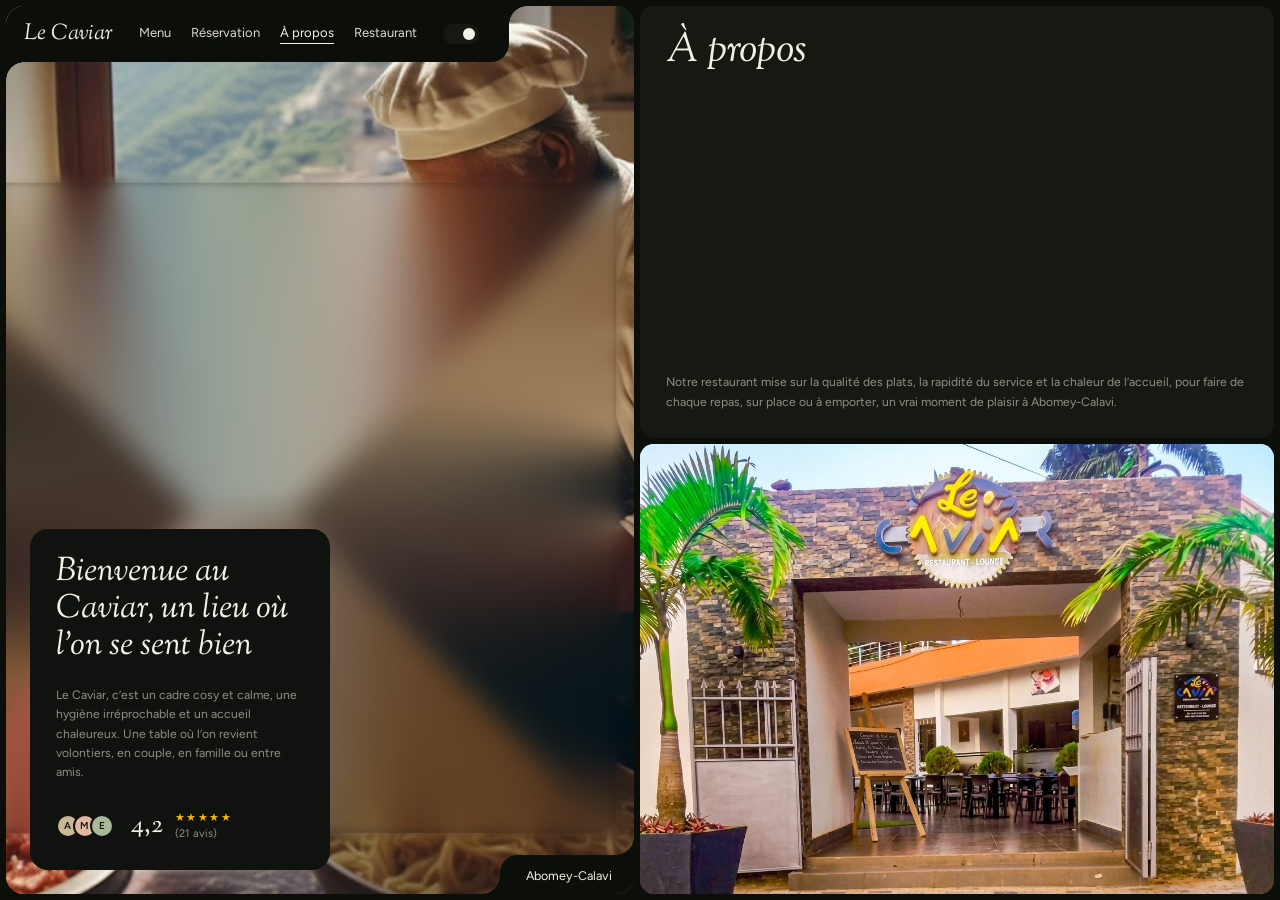
==== about.html @ 52a5b6ac "premier commit" ====
<!DOCTYPE html>
<html lang="fr" data-theme="dark">
<head><meta charset="UTF-8"><meta name="viewport" content="width=device-width, initial-scale=1">
<title>À propos — Le Caviar</title>
<meta name="description" content="Restaurant Le Caviar à Abomey-Calavi : cadre cosy, accueil chaleureux, repas sur place et vente à emporter.">
<link rel="preconnect" href="https://fonts.googleapis.com"><link rel="preconnect" href="https://fonts.gstatic.com" crossorigin>
<link href="https://fonts.googleapis.com/css2?family=Figtree:wght@400;500;600&family=Sorts+Mill+Goudy:ital@0;1&display=swap" rel="stylesheet">
<link rel="stylesheet" href="style.css"></head>
<body><main class="frame about">
<section class="hero" style="--img:url(images/hero-about.jpg)">
<header class="nav"><a class="logo" href="index.html">Le Caviar</a><nav><a href="menu.html">Menu</a><a href="reservation.html">Réservation</a><a href="about.html" class=on>À propos</a><a href="restaurant.html">Restaurant</a></nav><button class="toggle" id="theme" aria-label="Changer de thème"><i></i></button><button class="burger" aria-label="Menu">☰</button></header>
<article class="quote"><h2 id="qt">Bienvenue au Caviar, un lieu où l’on se sent bien</h2><p id="qp">Le Caviar, c’est un cadre cosy et calme, une hygiène irréprochable et un accueil chaleureux. Une table où l’on revient volontiers, en couple, en famille ou entre amis.</p><div class="rating"><span class="avatars"><b>A</b><b>M</b><b>E</b></span><strong class="note">4,7</strong><span><span class="stars">★★★★★</span><small>(21 avis)</small></span></div></article><div class="tag br">Abomey-Calavi</div></section>
<aside class="panel"><div class="scroll"><section class="card pad split about-top"><h1>À propos</h1><p class="lead">Notre restaurant mise sur la qualité des plats, la rapidité du service et la chaleur de l’accueil, pour faire de chaque repas, sur place ou à emporter, un vrai moment de plaisir à Abomey-Calavi.</p></section><div class="imgc owners" style="--img:url(images/about-owners.jpg)"></div><div class="soc"><a class="card" href="#">X / Twitter <svg viewBox="0 0 24 24" fill="currentColor"><path d="M17.8 3h3.1l-6.8 7.7L22 21h-6.2l-4.9-6.4L5.300 21H2.200l7.300-8.300L2 3h6.400l4.400 5.800L17.800 3zm-1.100 16.200h1.700L7.300 4.700H5.500l11.200 14.500z"/></svg></a><a class="card" href="#">Instagram <svg viewBox="0 0 24 24" fill="none" stroke="currentColor" stroke-width="2"><rect x="4" y="4" width="16" height="16" rx="5"/><circle cx="12" cy="12" r="3.5"/><circle cx="17" cy="7" r=".6" fill="currentColor"/></svg></a></div><footer class="card foot"><div><h3>Menu</h3><a href="index.html">Accueil</a><a href="menu.html">Menu</a><a href="about.html">À propos</a><a href="restaurant.html">Restaurant</a><a href="reservation.html">Réservation</a></div><div><h3>Utilitaire</h3><a href="404.html">404</a><a href="tel:+2290191114848">Contact</a></div><p>© <a class="u" href="index.html">Le Caviar</a>, Abomey-Calavi</p></footer></div></aside></main>
<script src="script.js"></script></body></html>
---- style.css ----
:root{--f:18px;--rc:14px;--bg:#fffdf4;--card:#f3efe4;--field:#fffdf4;--ink:#12140f;--mute:#8a877d;--btn:#12140f;--btnt:#fffdf4;--q:#fffdf4;--qt:#12140f}
[data-theme=dark]{--bg:#0c0e0a;--card:#161912;--field:#1e2218;--ink:#f3f0e4;--mute:#8e9086;--btn:#f3f0e4;--btnt:#12140f;--q:#0f120e;--qt:#f3f0e4}
*{box-sizing:border-box;margin:0}
html,body{height:100%}
body{font-family:Figtree,sans-serif;font-size:14px;background:var(--bg);color:var(--ink);overflow:hidden;transition:background .3s,color .3s}
a{color:inherit;text-decoration:none}
h1,h2,h3,.logo,label{font-family:'Sorts Mill Goudy',serif;font-weight:400;font-style:italic}
.frame{height:100dvh;display:grid;grid-template-columns:minmax(0,1fr) var(--col);gap:6px;padding:6px;background:var(--bg)}
.home,.restaurant{--col:clamp(290px,21vw,400px)}.reservation{--col:clamp(340px,29vw,520px)}.menu{--col:clamp(380px,42vw,700px)}.about{--col:50%}
.hero{position:relative;border-radius:var(--f);overflow:hidden;background:var(--img) center/cover,linear-gradient(135deg,#3b2a1b,#12100c)}
.nav{position:absolute;top:0;left:0;z-index:6;display:flex;align-items:center;gap:26px;padding:12px 30px 12px 18px;background:var(--bg);border-radius:0 0 var(--f) 0;font-size:13px;transition:background .3s}
.nav nav{display:flex;gap:20px}.nav nav a{opacity:.9}.nav nav a.on{opacity:1;text-decoration:underline;text-underline-offset:5px}
.logo{font-size:22px;opacity:1}
.nav:before,.nav:after,.tl:before,.tl:after{content:"";position:absolute;width:var(--f);height:var(--f);background:radial-gradient(circle at 100% 100%,transparent calc(var(--f) - .5px),var(--bg) var(--f));pointer-events:none}
.nav:before,.tl:before{left:0;top:100%}.nav:after,.tl:after{left:100%;top:0}
.toggle{width:36px;height:20px;border-radius:10px;border:0;background:var(--card);display:flex;align-items:center;padding:4px;cursor:pointer}
.toggle i{width:12px;height:12px;border-radius:50%;background:var(--ink);transition:transform .25s}
[data-theme=dark] .toggle i{transform:translateX(16px)}
.burger{display:none;background:none;border:0;color:inherit;font-size:20px;cursor:pointer}
.tag{position:absolute;z-index:6;background:var(--bg);font-size:12.5px;padding:10px 18px;transition:background .3s}
.tag.br{right:0;bottom:0;border-radius:var(--f) 0 0 0;padding:13px 22px 11px 26px}
.tag.br:before,.tag.br:after{content:"";position:absolute;width:var(--f);height:var(--f);background:radial-gradient(circle at 0 0,transparent calc(var(--f) - .5px),var(--bg) var(--f))}
.tag.br:before{right:100%;bottom:0}.tag.br:after{right:0;bottom:100%}
.tag.tl{left:0;top:0;border-radius:0 0 var(--f) 0}
.arrow{position:absolute;top:calc(50% - 15px);z-index:5;width:30px;height:30px;border-radius:8px;border:0;background:rgba(14,16,12,.6);color:#fff;cursor:pointer}
.arrow.prev{left:20px}.arrow.next{right:20px}
.quote{position:absolute;left:24px;bottom:24px;width:clamp(300px,34%,470px);z-index:5;background:var(--q);color:var(--qt);border-radius:var(--f);padding:clamp(20px,2vw,32px);transition:background .3s}
.quote h2{font-size:clamp(26px,2.6vw,44px);line-height:1.1;margin-bottom:clamp(12px,1.6vw,24px)}
.quote p{font-size:clamp(12px,.95vw,14px);line-height:1.6;color:var(--mute);margin-bottom:clamp(16px,2vw,28px)}
.rating{display:flex;align-items:center;gap:10px}
.avatars{display:flex;padding-right:6px}.avatars b{width:24px;height:24px;border-radius:50%;background:#c9b896;border:2px solid var(--q);margin-right:-7px;font:600 10px Figtree;display:grid;place-items:center;color:#12140f}.avatars b:nth-child(2){background:#e0b9a0}.avatars b:nth-child(3){background:#a9b79a}
.note{font:400 26px 'Sorts Mill Goudy',serif;font-style:normal;margin:0 2px 0 8px}
.stars{display:block;color:#f5b800;font-size:11px;letter-spacing:1.5px}.rating small{color:var(--mute);font-size:11px}
.panel{display:flex;flex-direction:column;gap:6px;min-height:0;min-width:0}
.card{background:var(--card);border-radius:var(--rc);transition:background .3s}
.pad{padding:clamp(20px,2vw,30px)}
.card h1{font-size:clamp(32px,3.2vw,52px);line-height:1}
.card>p,.lead{color:var(--mute);line-height:1.65;font-size:clamp(12px,.95vw,14px)}
.split{display:flex;flex-direction:column;justify-content:space-between;gap:20px}
.head{flex:1}
form{display:grid;gap:14px}label{display:grid;gap:7px;font-size:13px}
input,select{font:12.5px Figtree,sans-serif;width:100%;border:0;border-radius:6px;background:var(--field);color:var(--ink);padding:12px;outline:1px solid transparent;color-scheme:inherit}
[data-theme=dark] input{color-scheme:dark}
input:focus,select:focus{outline-color:var(--ink)}
.row{display:grid;gap:12px}.r2{grid-template-columns:1fr 1fr}.r3{grid-template-columns:1fr 1fr 1fr}
.btn{border:0;border-radius:6px;background:var(--btn);color:var(--btnt);padding:13px;font:500 12.5px Figtree;cursor:pointer}
.msg{font-size:12px;color:var(--mute);min-height:16px}
.mhead{flex:0 0 clamp(150px,24vh,230px)}
.sel{position:relative;flex:none}.sel select{background:transparent;appearance:none;padding:15px 24px;cursor:pointer;font-size:13px;color:var(--ink)}.sel select option{background:var(--card)}.sel span{position:absolute;right:24px;top:14px;pointer-events:none}
.scroll{flex:1;min-height:0;overflow:auto;display:flex;flex-direction:column;gap:6px;scrollbar-width:none}.scroll::-webkit-scrollbar{display:none}
.dish{display:grid;grid-template-columns:104px 1fr auto;gap:clamp(14px,1.8vw,26px);align-items:center;padding:4px 26px 4px 4px;flex:none}
.dish img{width:104px;height:70px;object-fit:cover;border-radius:8px;display:block}
.dish h3{font-size:clamp(15px,1.25vw,18px);margin-bottom:4px}.dish p{font-size:11.5px;color:var(--mute);line-height:1.5}
.price{font:16px 'Sorts Mill Goudy',serif;white-space:nowrap}
.soc{display:grid;grid-template-columns:1fr 1fr;gap:6px;flex:none}.soc a{display:flex;justify-content:space-between;align-items:center;padding:18px 20px;font-size:12.5px}.soc svg{width:15px;height:15px;opacity:.8}
.foot{display:grid;grid-template-columns:1fr 1fr;gap:24px;padding:36px 40px;flex:none}.foot h3{font-size:20px;margin-bottom:18px}.foot a{display:block;margin-bottom:12px;color:var(--mute);font-size:12.5px}.foot p{grid-column:1/-1;font-size:12px;margin-top:10px}
.imgc{position:relative;flex:1;min-height:120px;border-radius:var(--rc);overflow:hidden;background:var(--img) center/cover,#2a2118}
.imgc .tag{font-size:12px;padding:9px 16px}
.book{display:flex;justify-content:space-between;align-items:center;padding:19px 18px;background:#fffdf4;color:#12140f;border-radius:10px;font-size:12.5px;flex:none}
.hours{flex:none;display:flex;flex-direction:column;gap:6px;padding:24px 26px;font-size:12.5px}.hours.grow{flex:1;justify-content:center}
.hours h4{font:400 12px Figtree;color:var(--mute);margin:12px 0 8px}.hours h4:first-child{margin-top:0}
.hours dl{display:flex;align-items:center;gap:10px;margin-bottom:6px}.hours dl:after{content:"";order:1;flex:1;border-top:1px solid color-mix(in srgb,var(--ink) 18%,transparent)}.hours dt{order:0}.hours dd{order:2;margin:0}
.hours p{line-height:1.7}.hours svg{width:12px;height:12px;vertical-align:-1px;margin-right:8px}
.map{position:relative;flex:1;min-height:170px;overflow:hidden;padding:0}.map iframe{position:absolute;inset:0;width:100%;height:100%;border:0;filter:grayscale(1) invert(.92) contrast(.85)}[data-theme=light] .map iframe{filter:grayscale(1)}
.owners{background:var(--img) center/cover}
@media(max-width:900px){
 body{overflow:auto;height:auto}html{height:auto}
 .frame{display:flex;flex-direction:column;height:auto}
 .hero{height:88svh;min-height:540px;flex:none}
 .panel{overflow:visible}.scroll{overflow:visible}
 .imgc{flex:none;height:240px}.mhead{flex:none}.map{flex:none;height:260px}.about .about-top{flex:none}.about .owners{height:340px}.head{flex:none}form{margin-top:30px}
 .nav{gap:14px;padding-right:16px}.nav nav{display:none;position:absolute;top:100%;left:0;flex-direction:column;gap:14px;background:var(--bg);padding:6px 24px 18px 18px;border-radius:0 0 var(--f) var(--f);min-width:180px}
 .nav.open nav{display:flex}.burger{display:block}.nav:after{display:none}
}
@media(max-width:520px){
 .quote{left:8px;right:8px;bottom:8px;width:auto}.arrow{display:none}
 .r3{grid-template-columns:1fr 1fr}.r3 label:first-child{grid-column:1/-1}.r2{grid-template-columns:1fr}
 .dish{grid-template-columns:86px 1fr;gap:12px;padding-right:14px}.dish .ph{width:86px;height:64px}.dish .price{grid-column:2;font-size:14px}
 .foot{padding:28px 24px}.quote h2{font-size:26px}
}
/* scroll panel */
.panel{overflow:hidden}
.scroll{overscroll-behavior:contain}.scroll>*{flex:none}
.imgc{flex:none;height:23dvh;min-height:150px}
.hours.grow{flex:none;min-height:34dvh}
.map{flex:none;height:34dvh;min-height:220px}
.reservation .head{min-height:calc(100dvh - 12px)}
.about-top{min-height:48dvh}.owners{height:50dvh;min-height:260px}
.foot{min-height:62dvh;align-content:start;padding:clamp(40px,7vw,100px) clamp(24px,7vw,100px) clamp(28px,4vw,48px);gap:clamp(20px,3vw,40px) 24px}
.foot h3{font-size:clamp(22px,2vw,28px);margin-bottom:clamp(20px,2.4vw,32px)}.foot a{font-size:clamp(13px,1.1vw,16px);margin-bottom:clamp(14px,1.6vw,22px)}
.foot p{align-self:end;margin-top:clamp(40px,8vw,110px);font-size:clamp(13px,1.1vw,16px);color:var(--mute)}.foot p a{display:inline;color:var(--ink);text-decoration:underline;text-underline-offset:3px}
.soc svg{width:17px;height:17px}
.dish .ph{width:104px;height:70px;border-radius:8px;overflow:hidden}.dish img{width:100%;height:100%}
.notfound .quote .btn{margin-top:6px}
/* animations */
@keyframes fade{from{opacity:0}to{opacity:1}}
@keyframes rise{from{opacity:0;transform:translateY(28px)}to{opacity:1;transform:none}}
@keyframes drop{from{opacity:0;transform:translateY(-100%)}to{opacity:1;transform:none}}
@keyframes zoom{from{transform:scale(1.14)}to{transform:scale(1)}}
body{transition:opacity .3s,background .3s,color .3s;animation:fade .6s}body.leave{opacity:0}
.hero:before{content:"";position:absolute;inset:0;background:inherit;animation:zoom 2.4s cubic-bezier(.16,.8,.2,1)}
.nav{animation:drop .8s .1s cubic-bezier(.2,.8,.2,1) both}
.quote{animation:rise 1s .4s cubic-bezier(.2,.8,.2,1) both}
.tag.br,.arrow{animation:fade .9s 1s both}
.quote h2,.quote p{transition:opacity .26s,transform .26s}.quote.swap h2,.quote.swap p{opacity:0;transform:translateY(8px)}
.js .reveal{opacity:0;transform:translateY(26px);transition:opacity .8s cubic-bezier(.2,.8,.2,1),transform .8s cubic-bezier(.2,.8,.2,1),background .3s}
.js .reveal.in{opacity:1;transform:none}
.nav nav a{background:linear-gradient(currentColor,currentColor) 0 100%/0 1px no-repeat;padding-bottom:4px;transition:background-size .35s,opacity .3s}
.nav nav a:hover,.nav nav a.on{background-size:100% 1px;opacity:1}.nav nav a.on{text-decoration:none}
.logo{transition:letter-spacing .4s}.logo:hover{letter-spacing:.03em}
.arrow{transition:background .3s,transform .3s}.arrow:hover{background:rgba(14,16,12,.9);transform:scale(1.1)}
.btn,.book,.soc a,.imgc{transition:transform .35s cubic-bezier(.2,.8,.2,1),box-shadow .35s,background .3s}
.btn:hover,.book:hover{transform:translateY(-2px);box-shadow:0 10px 24px -10px rgba(0,0,0,.45)}
.book span{display:inline-block;transition:transform .35s}.book:hover span{transform:translateX(6px)}
.soc a:hover{transform:translateY(-3px)}.soc svg{transition:transform .35s}.soc a:hover svg{transform:rotate(12deg) scale(1.15)}
.imgc:before{content:"";position:absolute;inset:0;background:inherit;transition:transform .9s cubic-bezier(.2,.8,.2,1)}.imgc:hover:before{transform:scale(1.08)}
.dish{transition:transform .4s cubic-bezier(.2,.8,.2,1),background .3s,opacity .8s}.dish:hover{transform:translateY(-3px)}
.dish img{transition:transform .7s cubic-bezier(.2,.8,.2,1)}.dish:hover img{transform:scale(1.12)}
.foot a{transition:color .3s,transform .3s}.foot a:hover{color:var(--ink);transform:translateX(6px)}
input,select{transition:outline-color .25s,box-shadow .25s,transform .25s}input:focus{box-shadow:0 0 0 4px color-mix(in srgb,var(--ink) 10%,transparent)}
@media(max-width:900px){.imgc{height:240px}.hours.grow{min-height:0}.map{height:260px}.reservation .head,.about-top{min-height:0}.owners{height:340px}.foot{min-height:0}.dish .ph{width:86px;height:64px}}
@media(prefers-reduced-motion:reduce){*,:before,:after{animation:none!important;transition:none!important}.js .reveal{opacity:1!important;transform:none!important}}
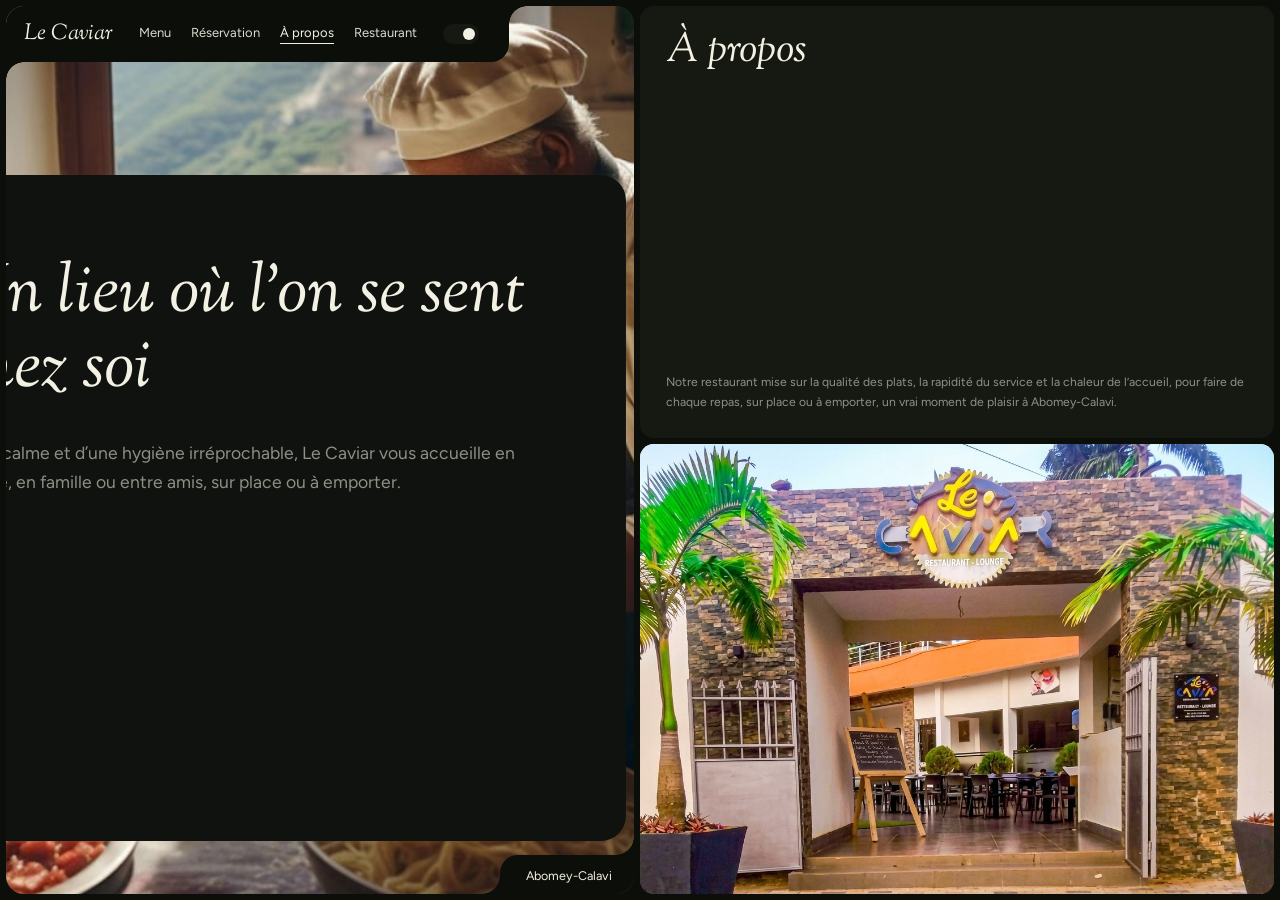
==== commit 2c6da327: "deuxieme  commit" ====
--- a/about.html
+++ b/about.html
@@ -7,8 +7,8 @@
 <link href="https://fonts.googleapis.com/css2?family=Figtree:wght@400;500;600&family=Sorts+Mill+Goudy:ital@0;1&display=swap" rel="stylesheet">
 <link rel="stylesheet" href="style.css"></head>
 <body><main class="frame about">
-<section class="hero" style="--img:url(images/hero-about.jpg)">
+<section class="hero" style="--img:none">
 <header class="nav"><a class="logo" href="index.html">Le Caviar</a><nav><a href="menu.html">Menu</a><a href="reservation.html">Réservation</a><a href="about.html" class=on>À propos</a><a href="restaurant.html">Restaurant</a></nav><button class="toggle" id="theme" aria-label="Changer de thème"><i></i></button><button class="burger" aria-label="Menu">☰</button></header>
-<article class="quote"><h2 id="qt">Bienvenue au Caviar, un lieu où l’on se sent bien</h2><p id="qp">Le Caviar, c’est un cadre cosy et calme, une hygiène irréprochable et un accueil chaleureux. Une table où l’on revient volontiers, en couple, en famille ou entre amis.</p><div class="rating"><span class="avatars"><b>A</b><b>M</b><b>E</b></span><strong class="note">4,7</strong><span><span class="stars">★★★★★</span><small>(21 avis)</small></span></div></article><div class="tag br">Abomey-Calavi</div></section>
+<div class="stage"><article class="quote aq"><h2>Un lieu où l’on se sent chez soi</h2><p>Cosy, calme et d’une hygiène irréprochable, Le Caviar vous accueille en couple, en famille ou entre amis, sur place ou à emporter.</p></article></div><div class="tag br">Abomey-Calavi</div></section>
 <aside class="panel"><div class="scroll"><section class="card pad split about-top"><h1>À propos</h1><p class="lead">Notre restaurant mise sur la qualité des plats, la rapidité du service et la chaleur de l’accueil, pour faire de chaque repas, sur place ou à emporter, un vrai moment de plaisir à Abomey-Calavi.</p></section><div class="imgc owners" style="--img:url(images/about-owners.jpg)"></div><div class="soc"><a class="card" href="#">X / Twitter <svg viewBox="0 0 24 24" fill="currentColor"><path d="M17.8 3h3.1l-6.8 7.7L22 21h-6.2l-4.9-6.4L5.300 21H2.200l7.300-8.300L2 3h6.400l4.400 5.800L17.800 3zm-1.100 16.200h1.700L7.300 4.700H5.500l11.200 14.500z"/></svg></a><a class="card" href="#">Instagram <svg viewBox="0 0 24 24" fill="none" stroke="currentColor" stroke-width="2"><rect x="4" y="4" width="16" height="16" rx="5"/><circle cx="12" cy="12" r="3.5"/><circle cx="17" cy="7" r=".6" fill="currentColor"/></svg></a></div><footer class="card foot"><div><h3>Menu</h3><a href="index.html">Accueil</a><a href="menu.html">Menu</a><a href="about.html">À propos</a><a href="restaurant.html">Restaurant</a><a href="reservation.html">Réservation</a></div><div><h3>Utilitaire</h3><a href="404.html">404</a><a href="tel:+2290191114848">Contact</a></div><p>© <a class="u" href="index.html">Le Caviar</a>, Abomey-Calavi</p></footer></div></aside></main>
 <script src="script.js"></script></body></html>
--- a/style.css
+++ b/style.css
@@ -120,3 +120,12 @@
 input,select{transition:outline-color .25s,box-shadow .25s,transform .25s}input:focus{box-shadow:0 0 0 4px color-mix(in srgb,var(--ink) 10%,transparent)}
 @media(max-width:900px){.imgc{height:240px}.hours.grow{min-height:0}.map{height:260px}.reservation .head,.about-top{min-height:0}.owners{height:340px}.foot{min-height:0}.dish .ph{width:86px;height:64px}}
 @media(prefers-reduced-motion:reduce){*,:before,:after{animation:none!important;transition:none!important}.js .reveal{opacity:1!important;transform:none!important}}
+
+/* À propos : photo nette, carte alignée sur la maquette */
+.about .hero{container-type:size}.about .hero:before{display:none}
+.about .stage{position:absolute;left:50%;top:50%;translate:-50% -50%;width:max(100cqw,calc(100cqh*913/784));aspect-ratio:913/784;container-type:inline-size;background:url(images/hero-about.jpg) center/100% 100%;animation:zoom 2.4s cubic-bezier(.16,.8,.2,1)}
+.about .aq{--q:#0f120e;--qt:#f3f0e4;left:5.6%;top:19%;bottom:auto;width:74%;height:75%;border-radius:calc(var(--f)*1.4);padding:8% 9%;display:flex;flex-direction:column;justify-content:flex-start;gap:6%}
+.about .aq h2{font-size:clamp(24px,6.6cqw,92px);margin:0}
+.about .aq p{font-size:max(11px,1.7cqw);line-height:1.65;margin:0}
+@media(max-width:900px){.about .hero{height:auto;min-height:0;aspect-ratio:913/784}.about .aq{padding:7%}}
+@media(max-width:520px){.about .aq{left:5.6%;right:auto;bottom:auto;width:74%}}
